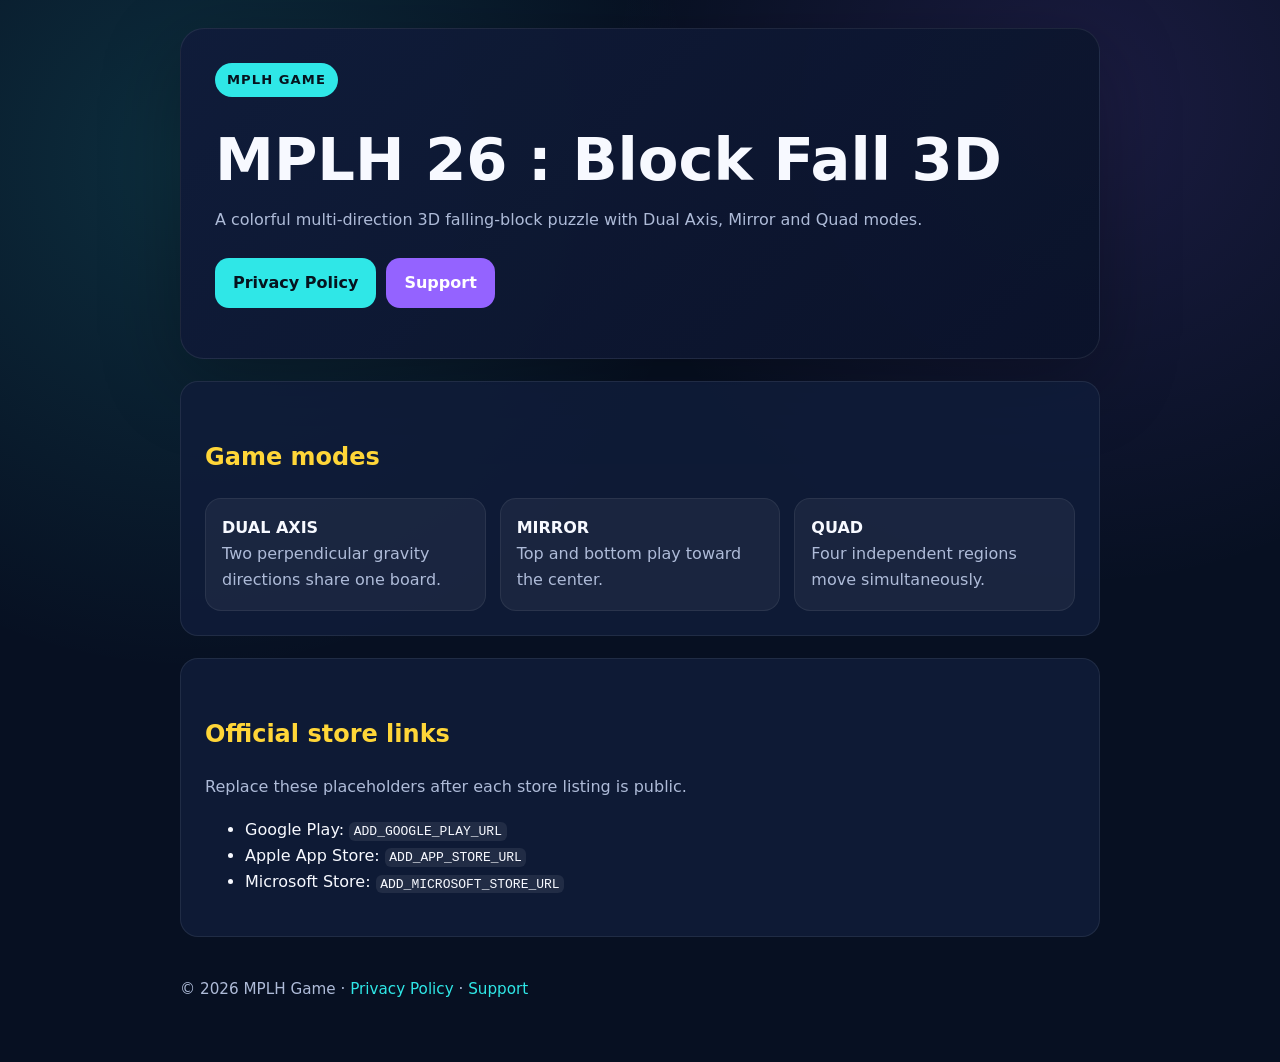
==== index.html @ 9fddbc9f "Add files via upload" ====
<!doctype html>
<html lang="en">
<head>
<meta charset="utf-8"><meta name="viewport" content="width=device-width,initial-scale=1">
<title>MPLH 26 : Block Fall 3D — MPLH Game</title>
<meta name="description" content="Official share page for MPLH 26 : Block Fall 3D by MPLH Game.">
<meta property="og:title" content="MPLH 26 : Block Fall 3D">
<meta property="og:description" content="A colorful multi-direction 3D falling-block puzzle by MPLH Game.">
<meta property="og:type" content="website"><link rel="canonical" href="https://maxpainlasthope.github.io/mplh26-block-fall-3d/">
<link rel="stylesheet" href="styles.css">
</head>
<body><main class="wrap">
<section class="hero"><span class="badge">MPLH Game</span><h1>MPLH 26 : Block Fall 3D</h1>
<p class="muted">A colorful multi-direction 3D falling-block puzzle with Dual Axis, Mirror and Quad modes.</p>
<p><a class="btn" href="privacy.html">Privacy Policy</a><a class="btn alt" href="support.html">Support</a></p></section>
<section class="card"><h2>Game modes</h2><div class="grid">
<div class="pill"><strong>DUAL AXIS</strong><br><span class="muted">Two perpendicular gravity directions share one board.</span></div>
<div class="pill"><strong>MIRROR</strong><br><span class="muted">Top and bottom play toward the center.</span></div>
<div class="pill"><strong>QUAD</strong><br><span class="muted">Four independent regions move simultaneously.</span></div>
</div></section>
<section class="card"><h2>Official store links</h2><p class="muted">Replace these placeholders after each store listing is public.</p><ul>
<li>Google Play: <code>ADD_GOOGLE_PLAY_URL</code></li>
<li>Apple App Store: <code>ADD_APP_STORE_URL</code></li>
<li>Microsoft Store: <code>ADD_MICROSOFT_STORE_URL</code></li>
</ul></section>
<footer>© 2026 MPLH Game · <a href="privacy.html">Privacy Policy</a> · <a href="support.html">Support</a></footer>
</main></body></html>
---- styles.css ----
:root{--bg:#071022;--panel:#101c3a;--text:#f7f9ff;--muted:#aebbd8;--cyan:#2fe7e7;--yellow:#ffd638;--violet:#9463ff}
*{box-sizing:border-box}html{scroll-behavior:smooth}
body{margin:0;font-family:system-ui,-apple-system,BlinkMacSystemFont,"Segoe UI",sans-serif;color:var(--text);background:radial-gradient(circle at 15% 15%,rgba(47,231,231,.14),transparent 32rem),radial-gradient(circle at 85% 10%,rgba(148,99,255,.14),transparent 30rem),var(--bg);line-height:1.65}
.wrap{max-width:960px;margin:0 auto;padding:28px 20px 60px}.hero{background:linear-gradient(135deg,rgba(16,28,58,.96),rgba(11,19,42,.96));border:1px solid rgba(255,255,255,.08);border-radius:24px;padding:34px;box-shadow:0 22px 80px rgba(0,0,0,.28)}
.badge{display:inline-block;font-weight:800;letter-spacing:.08em;text-transform:uppercase;color:#06131e;background:var(--cyan);padding:6px 12px;border-radius:999px;font-size:.82rem}
h1{font-size:clamp(2rem,5vw,3.7rem);line-height:1.05;margin:.55em 0 .2em}h2{margin-top:2rem;color:var(--yellow)}h3{color:var(--cyan)}p,li{color:var(--text)}.muted{color:var(--muted)}
.card{margin-top:22px;padding:24px;border-radius:18px;background:rgba(16,28,58,.86);border:1px solid rgba(255,255,255,.08)}
.grid{display:grid;grid-template-columns:repeat(auto-fit,minmax(220px,1fr));gap:14px;margin-top:18px}.pill{padding:16px;border-radius:16px;background:rgba(255,255,255,.05);border:1px solid rgba(255,255,255,.07)}
a{color:var(--cyan);text-decoration:none}a:hover{text-decoration:underline}.btn{display:inline-block;margin:8px 10px 0 0;padding:12px 18px;border-radius:14px;background:var(--cyan);color:#06131e;font-weight:800;text-decoration:none}.btn.alt{background:var(--violet);color:white}
footer{margin-top:40px;color:var(--muted);font-size:.95rem}code{background:rgba(255,255,255,.08);padding:.15em .35em;border-radius:6px}
@media(max-width:600px){.hero{padding:24px}.wrap{padding:16px 14px 40px}}
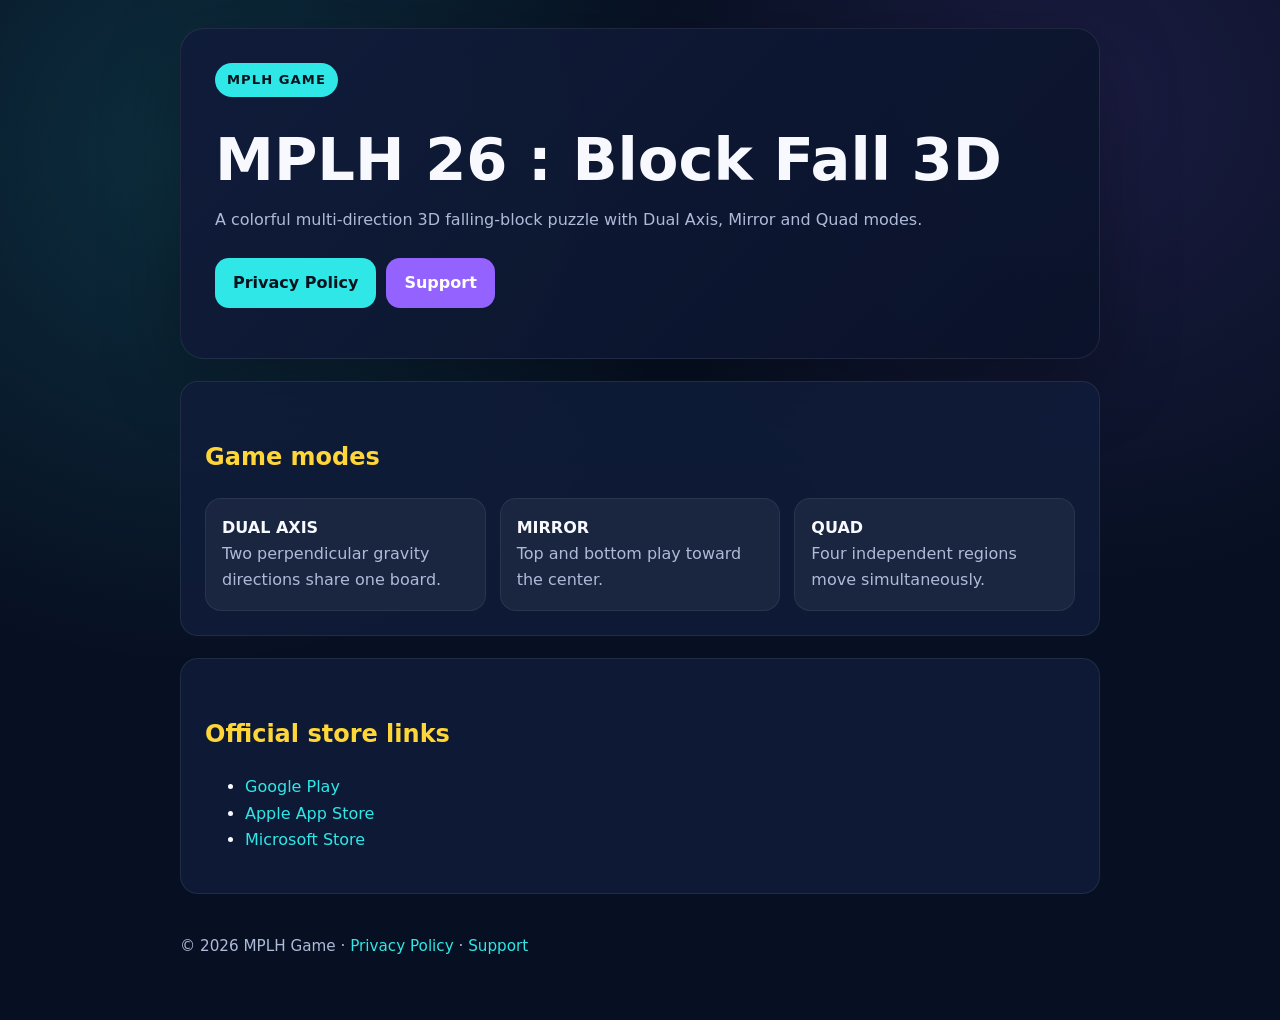
==== commit 780a3922: "Add files via upload" ====
--- a/index.html
+++ b/index.html
@@ -18,10 +18,10 @@
 <div class="pill"><strong>MIRROR</strong><br><span class="muted">Top and bottom play toward the center.</span></div>
 <div class="pill"><strong>QUAD</strong><br><span class="muted">Four independent regions move simultaneously.</span></div>
 </div></section>
-<section class="card"><h2>Official store links</h2><p class="muted">Replace these placeholders after each store listing is public.</p><ul>
-<li>Google Play: <code>ADD_GOOGLE_PLAY_URL</code></li>
-<li>Apple App Store: <code>ADD_APP_STORE_URL</code></li>
-<li>Microsoft Store: <code>ADD_MICROSOFT_STORE_URL</code></li>
+<section class="card"><h2>Official store links</h2><ul>
+<li><a href="ADD_GOOGLE_PLAY_URL" target="_blank" rel="noopener noreferrer">Google Play</a></li>
+<li><a href="ADD_APP_STORE_URL" target="_blank" rel="noopener noreferrer">Apple App Store</a></li>
+<li><a href="ADD_MICROSOFT_STORE_URL" target="_blank" rel="noopener noreferrer">Microsoft Store</a></li>
 </ul></section>
 <footer>© 2026 MPLH Game · <a href="privacy.html">Privacy Policy</a> · <a href="support.html">Support</a></footer>
 </main></body></html>
